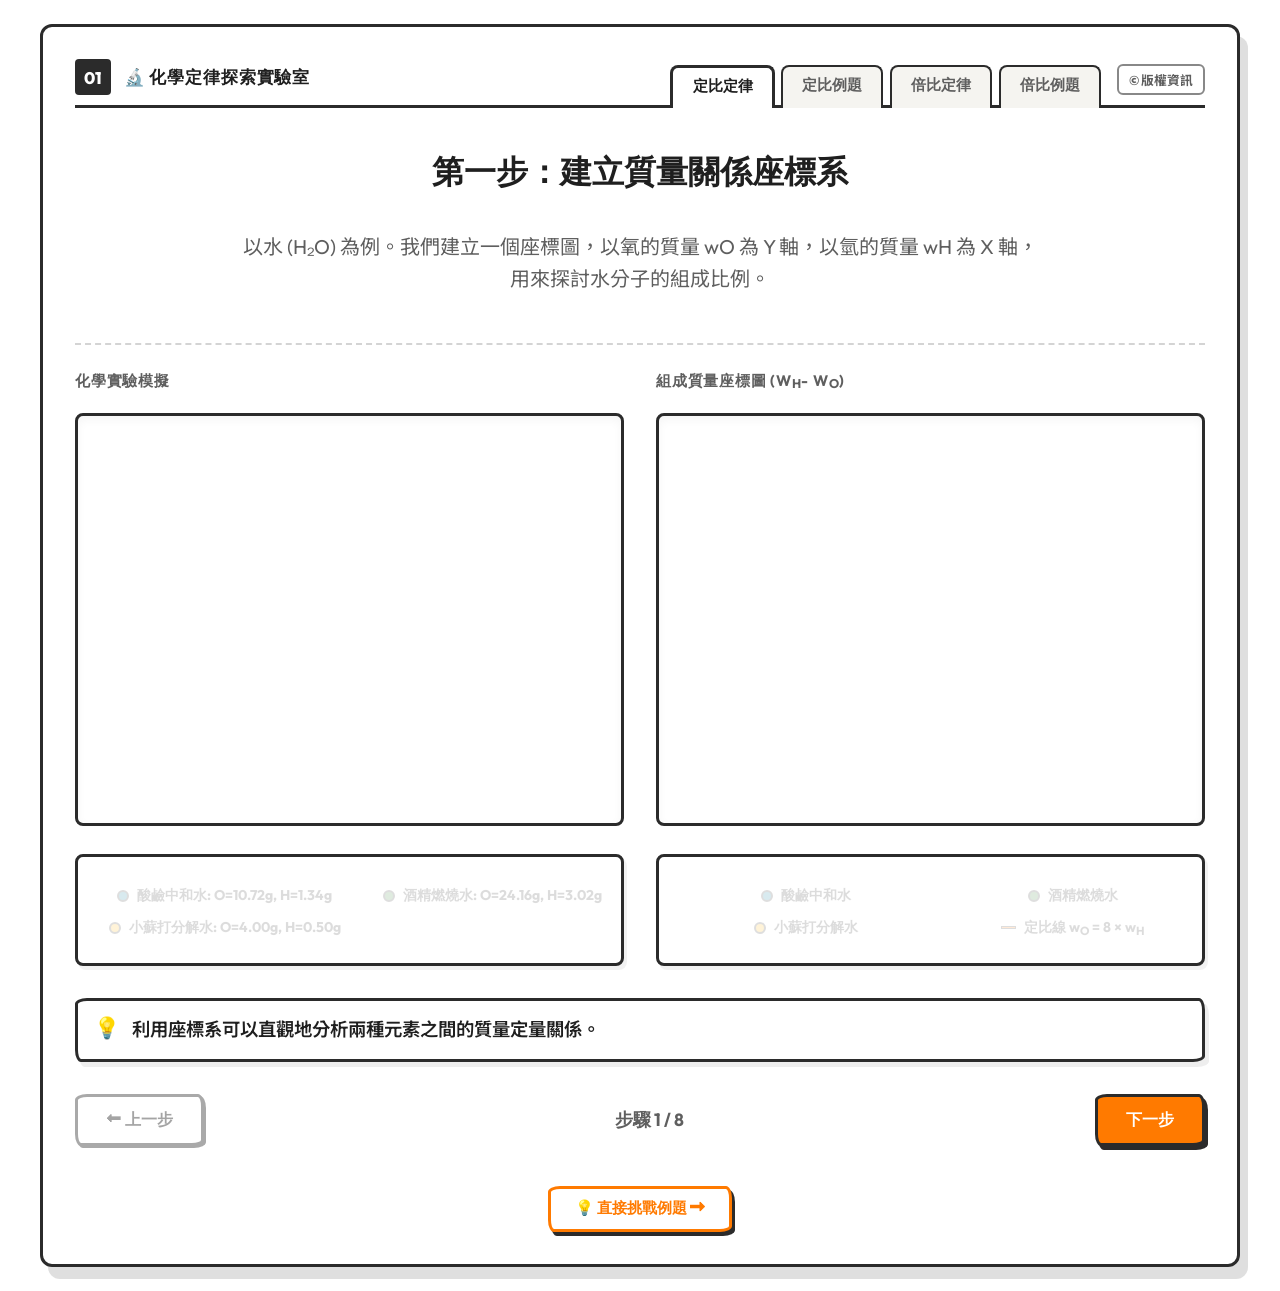
==== index.html @ 99cb2d6f "fix: prevent compact canvas footer overlap" ====
<!DOCTYPE html>
<html lang="zh-TW">
<head>
    <meta charset="UTF-8">
    <meta name="viewport" content="width=device-width, initial-scale=1.0">
    <title>定比定律探索學習</title>
    <!-- Google Fonts -->
    <link rel="preconnect" href="https://fonts.googleapis.com">
    <link rel="preconnect" href="https://fonts.gstatic.com" crossorigin>
    <link href="https://fonts.googleapis.com/css2?family=Noto+Sans+TC:wght@300;400;500;700&family=Outfit:wght@300;400;600;700&display=swap" rel="stylesheet">
    <link rel="stylesheet" href="style.css?v=20260716_03">
    <style>
        /* Force body to prevent horizontal scrollbars and ensure centering */
        body {
            overflow-x: hidden !important;
        }
        /* Force asymmetrical wobbly borders to be perfectly symmetric and centered */
        .app-container {
            border-radius: 12px !important;
            margin: 0 auto !important; /* Ensure perfectly symmetrical left/right background margins */
        }
        /* Lock description card height footprint to prevent vertical layout shifts */
        .info-card p {
            min-height: 120px !important;
            display: flex !important;
            align-items: center !important;
            justify-content: center !important;
        }
        /* Force panels to be mathematically symmetric and equal in width/height */
        .animation-container {
            display: grid !important;
            grid-template-columns: minmax(0, 1fr) minmax(0, 1fr) !important;
            gap: 2rem !important;
            align-items: stretch !important; /* Symmetrical heights */
        }
        @media (max-width: 820px) {
            .animation-container {
                grid-template-columns: 1fr !important;
                gap: 1.5rem !important;
            }
            .canvas-wrapper,
            .graph-legend-html {
                width: 100% !important;
                max-width: 560px !important;
                margin-left: auto !important;
                margin-right: auto !important;
            }
        }
        @media (min-width: 821px) and (max-width: 1180px) {
            .graph-legend-html {
                grid-template-columns: 1fr !important;
                justify-items: start !important;
            }
        }
        /* Align content columns vertically with pixel-perfect bottom alignment */
        .panel-box {
            display: grid !important;
            grid-template-rows: auto 1fr auto !important; /* Title, Canvas, and Legend rows */
            gap: 0.75rem !important;
            height: auto !important;
            min-width: 0 !important;
            min-height: 0 !important;
        }
        /* Prevent sub/sup tags from stretching the line-height of the panel labels */
        sub, sup {
            line-height: 0 !important;
            position: relative !important;
            vertical-align: baseline !important;
        }
        sub {
            bottom: -0.2em !important;
        }
        /* Lock panel-label heights to eliminate any sub-pixel misalignment from script subscripts */
        .panel-label {
            height: 24px !important;
            line-height: 24px !important;
            margin: 0 0 0.5rem 0 !important;
            padding: 0 !important;
            display: flex !important;
            align-items: center !important;
        }
        /* Ensure the canvas wrappers stretch exactly to their allocated grid heights */
        .canvas-wrapper {
            border-radius: 8px !important;
            height: auto !important;
            aspect-ratio: auto !important;
            box-sizing: border-box !important;
        }
        .canvas-wrapper canvas {
            width: 100% !important;
            height: auto !important;
        }
        .graph-legend-html {
            display: grid !important;
            grid-template-columns: 1fr 1fr !important;
            justify-items: center !important;
            gap: 0.8rem 1.0rem !important; /* Row & Col gap optimized to prevent overflow */
            min-height: 112px !important;       /* Symmetrical box height */
            height: auto !important;
            box-sizing: border-box !important;
            align-content: center !important;
            border-radius: 8px !important;
            font-size: 0.88rem !important;  /* Compact font size to avoid overflow */
        }
        /* Lock widths of legend items and align by indicators with left-padding for centering */
        .graph-legend-html .legend-item {
            width: auto !important;                 /* Micro-adjusted to fit safely inside the locked 50% grid width */
            max-width: 100% !important;
            box-sizing: border-box;
            justify-content: flex-start;  /* Align perfectly by indicators (dots & lines) */
            padding-left: 18px;           /* Indent indicators neatly */
            min-width: 0;
            white-space: normal !important;
        }
    </style>
</head>
<body>
    <div class="app-container">
        <!-- SOIL style page number and course header -->
        <div class="soil-header">
            <div style="display: flex; align-items: center; gap: 0.8rem; padding-bottom: 0.6rem;">
                <div class="soil-page-num" id="soil-page-num">01</div>
                <div class="soil-section-info">
                    <span class="soil-course-label" style="font-size: 1.05rem; color: #1f1f1f; font-weight: 800;">🔬 化學定律探索實驗室</span>
                </div>
            </div>
            <div style="display: flex; align-items: flex-end; gap: 1rem;">
                <div class="soil-tabs">
                    <a href="index.html" class="soil-tab-btn active">定比定律</a>
                    <a href="quiz.html?quiz=1&sub=1" class="soil-tab-btn">定比例題</a>
                    <a href="multiple_proportions.html" class="soil-tab-btn">倍比定律</a>
                    <a href="multiple_proportions_explain.html?from=tab" class="soil-tab-btn">倍比例題</a>
                </div>
                <button onclick="showCopyrightModal()" style="cursor: pointer; border: 2px solid #888888; color: #5f5f5f; background: none; padding: 4px 10px; font-size: 0.8rem; border-radius: 6px; margin-bottom: 0.6rem; font-weight: bold; font-family: inherit;">© 版權資訊</button>
            </div>
        </div>

        <!-- Explanatory Header Area -->
        <div class="info-card">
            <h1 id="step-title">第一步：建立質量關係座標系</h1>
            <p id="step-desc">以水 (H₂O) 為例。我們建立一個座標圖，以氧的質量 wO 為 Y 軸，以氫的質量 wH 為 X 軸，用來探討水分子的組成比例。</p>
        </div>

        <!-- Left/Right Panel Box -->
        <div class="animation-container">
            <!-- Left panel: flask animation -->
            <div class="panel-box left-panel">
                <div class="panel-label">化學實驗模擬</div>
                <div class="canvas-wrapper">
                    <canvas id="flaskCanvas"></canvas>
                </div>
                
                <!-- Bottom legends inside Left panel (controlled by JS class toggle) -->
                <div class="graph-legend-html">
                    <div class="legend-item" id="left-legend-item-1" style="white-space: nowrap;">
                        <span class="legend-dot" style="background-color: #007799;"></span>
                        <span>酸鹼中和水: O=10.72g, H=1.34g</span>
                    </div>
                    <div class="legend-item" id="left-legend-item-2" style="white-space: nowrap;">
                        <span class="legend-dot" style="background-color: #2e7d32;"></span>
                        <span>酒精燃燒水: O=24.16g, H=3.02g</span>
                    </div>
                    <div class="legend-item" id="left-legend-item-3" style="white-space: nowrap;">
                        <span class="legend-dot" style="background-color: #ffb300;"></span>
                        <span>小蘇打分解水: O=4.00g, H=0.50g</span>
                    </div>
                </div>
            </div>

            <!-- Right panel: coordinate graph -->
            <div class="panel-box right-panel">
                <div class="panel-label">組成質量座標圖 (w<sub>H</sub> - w<sub>O</sub>)</div>
                <div class="canvas-wrapper">
                    <canvas id="graphCanvas"></canvas>
                </div>
                
                <!-- Bottom legends inside Right panel (controlled by JS class toggle) -->
                <div class="graph-legend-html">
                    <div class="legend-item" id="legend-item-1">
                        <span class="legend-dot" style="background-color: #007799;"></span>
                        <span>酸鹼中和水</span>
                    </div>
                    <div class="legend-item" id="legend-item-2">
                        <span class="legend-dot" style="background-color: #2e7d32;"></span>
                        <span>酒精燃燒水</span>
                    </div>
                    <div class="legend-item" id="legend-item-3">
                        <span class="legend-dot" style="background-color: #ffb300;"></span>
                        <span>小蘇打分解水</span>
                    </div>
                    <div class="legend-item" id="legend-item-4">
                        <span class="legend-line"
                            style="background-color: #ff7a00; height: 3px; width: 15px; border-radius: 0;"></span>
                        <span>定比線 w<sub>O</sub> = 8 × w<sub>H</sub></span>
                    </div>
                </div>
            </div>
        </div>

        <!-- SOIL takeaway box -->
        <div class="soil-takeaway-box" id="soil-takeaway-box">
            <span class="takeaway-icon">💡</span>
            <span class="takeaway-text" id="takeaway-text">重點：利用座標系可以直觀地分析兩種元素之間的質量定量關係。</span>
        </div>

        <!-- Footer Navigation Controller -->
        <div class="nav-control-bar">
            <button class="nav-btn" id="btn-back" onclick="prevStep()">⬅ 上一步</button>
            <div class="step-indicator" id="step-indicator">步驟 1 / 8</div>
            <button class="nav-btn btn-primary" id="btn-next" onclick="nextStep()">下一步 ➡</button>
        </div>

        <!-- Jump to quiz button -->
        <div style="display: flex; justify-content: center; margin-top: 1rem; width: 100%;">
            <a href="quiz.html?quiz=1&sub=1" class="nav-btn" style="text-decoration: none; border-color: #ff7a00; color: #ff7a00; font-weight: bold; width: auto; font-size: 0.95rem; padding: 0.6rem 1.5rem; background: #ffffff;">💡 直接挑戰例題 ➡</a>
        </div>
    </div>

    <script src="canvas-responsive.js?v=20260718_01"></script>
    <script src="app.js?v=20260718_01"></script>

    <!-- 版權 Modal -->
    <div id="copyrightModal" style="display: none; position: fixed; top: 0; left: 0; width: 100%; height: 100%; background: rgba(0, 0, 0, 0.4); backdrop-filter: blur(4px); z-index: 9999; justify-content: center; align-items: center; padding: 1.5rem;">
        <div style="background: #ffffff; border: 3px solid #2b2b2b; border-radius: 16px; max-width: 550px; width: 100%; box-shadow: 6px 8px 0px rgba(43, 43, 43, 0.15); display: flex; flex-direction: column; overflow: hidden; font-family: 'Outfit', 'Noto Sans TC', sans-serif; animation: modalFadeIn 0.3s ease;">
            <!-- Modal Header -->
            <div style="background: #f9fafb; border-bottom: 2.5px solid #2b2b2b; padding: 1.2rem 1.5rem; display: flex; justify-content: space-between; align-items: center;">
                <strong style="font-size: 1.2rem; color: #1f1f1f; font-weight: bold;">版權與使用限制</strong>
                <button onclick="closeCopyrightModal()" style="background: none; border: none; font-size: 1.5rem; font-weight: bold; cursor: pointer; color: #5f5f5f; transition: color 0.2s;" onmouseover="this.style.color='#ef4444'" onmouseout="this.style.color='#5f5f5f'">&times;</button>
            </div>
            <!-- Modal Body -->
            <div style="padding: 1.5rem; max-height: 70vh; overflow-y: auto; line-height: 1.6; color: #374151; font-size: 0.95rem; text-align: left;">
                <h4 style="margin-top: 0; margin-bottom: 0.5rem; color: #1f1f1f; font-weight: bold;">關於本工具</h4>
                <p style="margin-bottom: 0.8rem; color: #5f5f5f;"><strong>化學基本定律虛擬實驗室 (Chemical Laws Virtual Lab)</strong> 由 <strong>超狂阿明 <img src="assets/logo.png" alt="logo" style="height: 20px; vertical-align: middle; margin-left: 3px; margin-right: 3px;">(CrazyRM)</strong> 開發與維護。</p>
                <p style="margin-bottom: 1.2rem; color: #5f5f5f;">🚀 <strong>更多互動模擬</strong>：歡迎探索超狂阿明開發的其他化學、理科科學互動模擬實驗室與專案。直通網址：<a href="https://bit.ly/crazyrm" target="_blank" style="color: #0284c7; text-decoration: none; font-weight: 500;">bit.ly/crazyrm</a></p>
                
                <h4 style="margin-bottom: 0.5rem; color: #1f1f1f; font-weight: bold;">版權與使用限制</h4>
                <p style="margin-bottom: 1rem; color: #5f5f5f;">© 2026 超狂阿明 <img src="assets/logo.png" alt="logo" style="height: 16px; vertical-align: middle; margin-left: 2px; margin-right: 2px;"> (CrazyRM)。本應用程式、介面設計、程式邏輯、教學內容與產出格式，除另有明確標示外，均保留所有權利。</p>
                <p style="margin-bottom: 1.2rem; color: #5f5f5f;">本工具提供教學、展示、研究與個人學習用途。未經作者書面同意，請勿重製、散布、改作、反向工程、移除作者資訊，或將本工具及其衍生內容用於商業服務、收費課程、出版品、機構部署或其他營利用途。</p>
                <p style="margin-bottom: 1.2rem; color: #5f5f5f;">若需商業授權、客製化開發、校園或機構導入，請先聯絡作者取得授權。</p>
                
                <h4 style="margin-bottom: 0.5rem; color: #1f1f1f; font-weight: bold;">聯絡與支持</h4>
                <ul style="list-style: none; padding-left: 0; margin-bottom: 0; color: #5f5f5f;">
                    <li style="margin-bottom: 0.4rem;">💬 <strong>Line 社群</strong>：<a href="https://bit.ly/crazyrmline" target="_blank" style="color: #0284c7; text-decoration: none; font-weight: 500;">https://bit.ly/crazyrmline</a></li>
                    <li style="margin-bottom: 0.4rem;">☕ <strong>Portaly 支持作者</strong>：<a href="https://portaly.cc/CrazyRM/support" target="_blank" style="color: #0284c7; text-decoration: none; font-weight: 500;">https://portaly.cc/CrazyRM/support</a></li>
                    <li style="margin-bottom: 0.4rem;">✉️ <strong>Email</strong>：<a href="mailto:crazyrm01@gmail.com" style="color: #0284c7; text-decoration: none; font-weight: 500;">crazyrm01@gmail.com</a></li>
                </ul>
            </div>
            <!-- Modal Footer -->
            <div style="background: #f9fafb; border-top: 1.5px dashed rgba(43,43,43,0.15); padding: 1rem 1.5rem; display: flex; justify-content: flex-end;">
                <button onclick="closeCopyrightModal()" style="background: #ffffff; border: 2px solid #2b2b2b; border-radius: 8px; padding: 0.5rem 1.2rem; font-family: inherit; font-weight: bold; cursor: pointer; transition: all 0.2s; box-shadow: 2px 2px 0px #2b2b2b;" onmouseover="this.style.transform='translate(-1px, -1px)'; this.style.boxShadow='3px 3px 0px #2b2b2b'" onmouseout="this.style.transform='none'; this.style.boxShadow='2px 2px 0px #2b2b2b'">關閉</button>
            </div>
        </div>
    </div>

    <style>
    @keyframes modalFadeIn {
        from { opacity: 0; transform: scale(0.95); }
        to { opacity: 1; transform: scale(1); }
    }
    </style>

    <script>
    function showCopyrightModal() {
        document.getElementById('copyrightModal').style.display = 'flex';
    }
    function closeCopyrightModal() {
        document.getElementById('copyrightModal').style.display = 'none';
    }
    // 點擊背景可關閉
    window.addEventListener('click', function(e) {
        const modal = document.getElementById('copyrightModal');
        if (modal && e.target === modal) {
            closeCopyrightModal();
        }
    });
    </script>
</body>
</html>
---- style.css ----
/* Theme Config - Light theme, EB Garamond serif font for math */
:root {
    --bg-color: #ffffff;         /* White */
    --panel-bg: rgba(255, 255, 255, 0.85);
    --border-color: #2b2b2b;     /* Charcoal gray */
    --text-primary: #1f1f1f;
    --text-secondary: #5f5f5f;
    
    --color-orange: #ff7a00;
    --color-gray-light: #cccccc;
    --color-gray-medium: #888888;
    --color-gray-dark: #444444;
    
    --font-heading: 'Outfit', sans-serif;
    --font-math: 'Outfit', 'Noto Sans TC', sans-serif;
    --font-ui: 'Outfit', 'Noto Sans TC', sans-serif;
}

* {
    box-sizing: border-box;
    margin: 0;
    padding: 0;
}

body {
    background-color: var(--bg-color);
    color: var(--text-primary);
    font-family: var(--font-ui);
    min-height: 100vh;
    display: flex;
    justify-content: center;
    align-items: flex-start;
    padding: 1.5rem;
}

/* Main Outer Container */
.app-container {
    width: 100%;
    max-width: 1200px;
    margin: 0 auto;
    background: var(--panel-bg);
    /* Hand-drawn sketchy border effect */
    border: 3px solid var(--border-color);
    border-radius: 255px 15px 225px 15px/15px 225px 15px 255px;
    box-shadow: 8px 12px 0px rgba(43, 43, 43, 0.15);
    padding: 2rem;
    display: flex;
    flex-direction: column;
    gap: 1.5rem;
}

/* Info & Script Cards */
.info-card {
    text-align: center;
    border-bottom: 2px dashed rgba(43, 43, 43, 0.2);
    padding-bottom: 1.25rem;
}

.info-card h1 {
    font-family: var(--font-heading);
    font-size: 2rem;
    font-weight: 800;
    color: var(--text-primary);
    margin-bottom: 0.5rem;
}

.info-card p {
    font-family: var(--font-math);
    font-size: 1.25rem;
    color: var(--text-secondary);
    line-height: 1.6;
    max-width: 800px;
    margin: 0 auto;
    min-height: 50px; /* Prevent layout shift during text changes */
}

/* Mass values display board */
.mass-board {
    display: flex;
    justify-content: center;
    flex-wrap: wrap;
    gap: 1.5rem;
    margin-top: 1rem;
    font-family: var(--font-math);
    font-size: 1.1rem;
    font-weight: 600;
    transition: opacity 0.5s ease;
}

.mass-item {
    border: 2px solid var(--border-color);
    border-radius: 12px 4px 10px 4px/4px 10px 4px 12px;
    padding: 0.4rem 0.8rem;
    background: #ffffff;
}

.text-coral { color: var(--text-primary); border-color: var(--color-gray-light); }
.text-teal { color: var(--text-primary); border-color: var(--color-gray-medium); }
.text-gold { color: var(--text-primary); border-color: var(--color-gray-dark); }

.mass-item.active {
    color: var(--color-orange) !important;
    border-color: var(--color-orange) !important;
    box-shadow: 0px 0px 8px rgba(255, 122, 0, 0.25);
}

/* Animation panels layout */
.animation-container {
    display: grid;
    grid-template-columns: 1fr 1fr;
    gap: 2rem;
}

@media (max-width: 1024px) {
    .animation-container {
        grid-template-columns: 1fr;
    }
}

.panel-box {
    display: flex;
    flex-direction: column;
    gap: 0.75rem;
    min-width: 0;
    min-height: 0;
}

.panel-label {
    font-family: var(--font-heading);
    font-size: 0.95rem;
    font-weight: 700;
    color: var(--text-secondary);
    text-transform: uppercase;
    letter-spacing: 0.05em;
}

.canvas-wrapper {
    width: 100%;
    aspect-ratio: 4 / 3;
    border: 3px solid var(--border-color);
    border-radius: 20px 10px 25px 8px/8px 25px 10px 20px;
    overflow: hidden;
    background: #ffffff;
    box-shadow: inset 0px 4px 10px rgba(0, 0, 0, 0.04);
}

.graph-legend-html {
    display: grid;
    grid-template-columns: 1fr 1fr;
    justify-items: center;
    gap: 0.8rem 1rem;
    margin-top: 1rem;
    padding: 0.75rem;
    border: 3px solid var(--border-color);
    border-radius: 12px 6px 12px 6px/6px 12px 6px 12px;
    background: #ffffff;
    font-family: var(--font-heading);
    font-size: 0.95rem;
    font-weight: 700;
    box-shadow: 3px 4px 0px rgba(0, 0, 0, 0.05);
    min-height: 112px;
}

.legend-item {
    display: flex;
    align-items: center;
    gap: 0.5rem;
    opacity: 0.15;
    transition: opacity 0.4s cubic-bezier(0.16, 1, 0.3, 1), transform 0.4s cubic-bezier(0.16, 1, 0.3, 1);
    transform: translateY(2px);
}

.legend-item.visible {
    opacity: 1;
    transform: translateY(0);
}

.legend-dot {
    display: inline-block;
    width: 12px;
    height: 12px;
    border-radius: 50%;
    border: 2px solid var(--border-color);
    flex-shrink: 0;
}

.legend-line {
    display: inline-block;
    width: 22px;
    height: 5px;
    border-radius: 2px;
    border: 1.5px solid var(--border-color);
    flex-shrink: 0;
}

canvas {
    max-width: 100%;
    max-height: 100%;
    display: block;
}

/* Nav controller buttons */
.nav-control-bar {
    display: flex;
    justify-content: space-between;
    align-items: center;
    margin-top: 0.5rem;
}

.nav-btn {
    display: inline-flex;
    align-items: center;
    justify-content: center;
    background: #ffffff;
    border: 3px solid var(--border-color);
    border-radius: 12px 6px 12px 6px/6px 12px 6px 12px;
    padding: 0.75rem 1.75rem;
    font-family: var(--font-heading);
    font-size: 1rem;
    font-weight: 700;
    color: var(--text-primary);
    cursor: pointer;
    box-shadow: 3px 4px 0px var(--border-color);
    transition: all 0.2s ease;
}

.nav-btn:hover {
    transform: translate(-1px, -2px);
    box-shadow: 4px 6px 0px var(--border-color);
}

.nav-btn:active {
    transform: translate(2px, 2px);
    box-shadow: 0px 0px 0px var(--border-color);
}

.nav-btn:disabled {
    opacity: 0.4;
    cursor: not-allowed;
    transform: none;
    box-shadow: 2px 2px 0px var(--border-color);
}

}

.nav-btn.highlight-btn {
    background: #ff7a00 !important;
    color: #ffffff !important;
    border-color: #2b2b2b !important;
    box-shadow: 3px 4px 0px #2b2b2b !important;
    animation: buttonWiggle 2.5s infinite ease-in-out;
}

.nav-btn.highlight-btn:hover {
    background: #e66e00 !important;
    transform: translate(-1px, -2px) !important;
    box-shadow: 4px 6px 0px #2b2b2b !important;
    animation: none !important;
}

@keyframes buttonWiggle {
    0%, 90%, 100% {
        transform: rotate(0deg) scale(1);
    }
    92% {
        transform: rotate(-3deg) scale(1.02);
    }
    94% {
        transform: rotate(3deg) scale(1.02);
    }
    96% {
        transform: rotate(-2deg) scale(1.02);
    }
    98% {
        transform: rotate(2deg) scale(1.02);
    }
}

.btn-primary {
    background: var(--color-orange);
    color: #ffffff;
    border-color: var(--border-color);
    box-shadow: 3px 4px 0px var(--border-color);
}

.btn-primary:hover {
    background: #e06c00;
    box-shadow: 4px 6px 0px var(--border-color);
}

.step-indicator {
    font-family: var(--font-heading);
    font-weight: 700;
    font-size: 1.1rem;
    color: var(--text-secondary);
}

/* Animation utilities */
.hidden {
    opacity: 0;
    pointer-events: none;
}

/* SOIL Layout Styles */
.soil-header {
    display: flex;
    align-items: flex-end; /* 底部對齊以與 tab 咬合 */
    justify-content: space-between;
    width: 100%;
    border-bottom: 3px solid var(--border-color);
    padding-bottom: 0px;
    margin-bottom: 1.2rem;
    align-self: stretch;
}

/* SOIL Tabs & Tab Buttons */
.soil-tabs {
    display: flex;
    gap: 0.4rem;
    position: relative;
    bottom: -3px; /* 貼齊底部線 */
    z-index: 5;
}

.soil-tab-btn {
    text-decoration: none !important;
    font-family: var(--font-heading);
    font-weight: 700;
    font-size: 0.95rem;
    padding: 0.5rem 1.2rem;
    border: 2px solid var(--border-color);
    border-bottom: none;
    background: #f5f4f0;
    color: var(--text-secondary);
    border-radius: 8px 8px 0 0;
    transition: all 0.15s ease;
    cursor: pointer;
    white-space: nowrap;
}

.soil-tab-btn:hover {
    background: #ffffff !important;
    color: var(--text-primary) !important;
    text-decoration: none !important;
}

.soil-tab-btn.active {
    background: #ffffff !important;
    color: var(--text-primary) !important;
    text-decoration: none !important;
    border-width: 3px;
    border-color: var(--border-color);
    padding-bottom: calc(0.5rem + 3px); /* 覆蓋下方的邊框線 */
    z-index: 10;
}

.soil-page-num {
    background-color: var(--border-color);
    color: #ffffff;
    font-family: var(--font-heading);
    font-size: 1.05rem; /* 微調字型大小，讓中文不擁擠 */
    font-weight: 800;
    min-width: 2.25rem; /* 改為 min-width 自適應 */
    height: 2.25rem;
    padding: 0 0.5rem; /* 加 padding，兩字中文時向兩邊拉伸 */
    display: flex;
    align-items: center;
    justify-content: center;
    border-radius: 4px;
    white-space: nowrap; /* 防止折行 */
}

.soil-section-info {
    display: flex;
    flex-direction: column;
    gap: 0.1rem;
}

.soil-course-label {
    font-family: var(--font-heading);
    font-size: 0.9rem;
    font-weight: 700;
    color: var(--text-secondary);
    letter-spacing: 0.05em;
}

.soil-orange-line {
    width: 2.5rem;
    height: 3px;
    background-color: var(--color-orange);
    border-radius: 2px;
}

.soil-takeaway-box {
    display: flex;
    align-items: flex-start;
    gap: 0.75rem;
    border: 3px solid var(--border-color);
    border-radius: 12px 6px 12px 6px/6px 12px 6px 12px;
    padding: 1rem;
    background: #ffffff;
    font-family: var(--font-math);
    font-size: 1.15rem;
    font-weight: 600;
    color: var(--text-primary);
    box-shadow: 4px 5px 0px rgba(43, 43, 43, 0.08);
    transition: all 0.3s ease;
    margin-top: 0.5rem;
}

.takeaway-icon {
    font-size: 1.3rem;
    line-height: 1;
}

.takeaway-text {
    line-height: 1.4;
}

/* Page Navigation Link */
.nav-page-link {
    margin-left: auto;
    font-family: var(--font-heading);
    font-size: 0.95rem;
    font-weight: 700;
    color: var(--color-orange);
    text-decoration: none;
    border: 2px solid var(--border-color);
    padding: 0.4rem 0.8rem;
    border-radius: 8px;
    background: #ffffff;
    box-shadow: 2px 2px 0px rgba(0, 0, 0, 0.15);
    transition: all 0.2s ease;
}
.nav-page-link:hover {
    background: var(--bg-color);
    transform: translate(-1px, -1px);
    box-shadow: 3px 3px 0px rgba(0, 0, 0, 0.15);
}

@media (max-width: 1024px) {
    .panel-box {
        height: auto !important;
    }
    
    /* 頁面 Header RWD 自動調整，避免與右側按鈕擠壓 */
    .soil-header {
        flex-direction: column;
        align-items: flex-start;
        gap: 0.8rem;
        width: 100%;
    }
    
    .soil-header > div:last-child {
        margin-left: 0 !important;
        width: 100%;
        flex-wrap: wrap; /* 窄螢幕下自動換行 */
        justify-content: flex-start;
        gap: 0.5rem;
    }

    .nav-page-link, .soil-header button {
        margin-left: 0 !important;
    }
}

@media (max-width: 480px) {
    body {
        padding: 0.5rem; /* 減少 body padding，擴展可用空間 */
    }
    
    .app-container {
        padding: 1rem; /* 減小容器 padding，防止手機超模 */
        border-radius: 12px;
        gap: 1rem;
    }

    .info-card h1 {
        font-size: 1.5rem; /* 手機端標題微調小 */
    }
    
    .info-card p {
        font-size: 1.05rem;
    }
    
    .nav-btn {
        padding: 0.6rem 1.2rem;
        font-size: 0.9rem;
    }
}
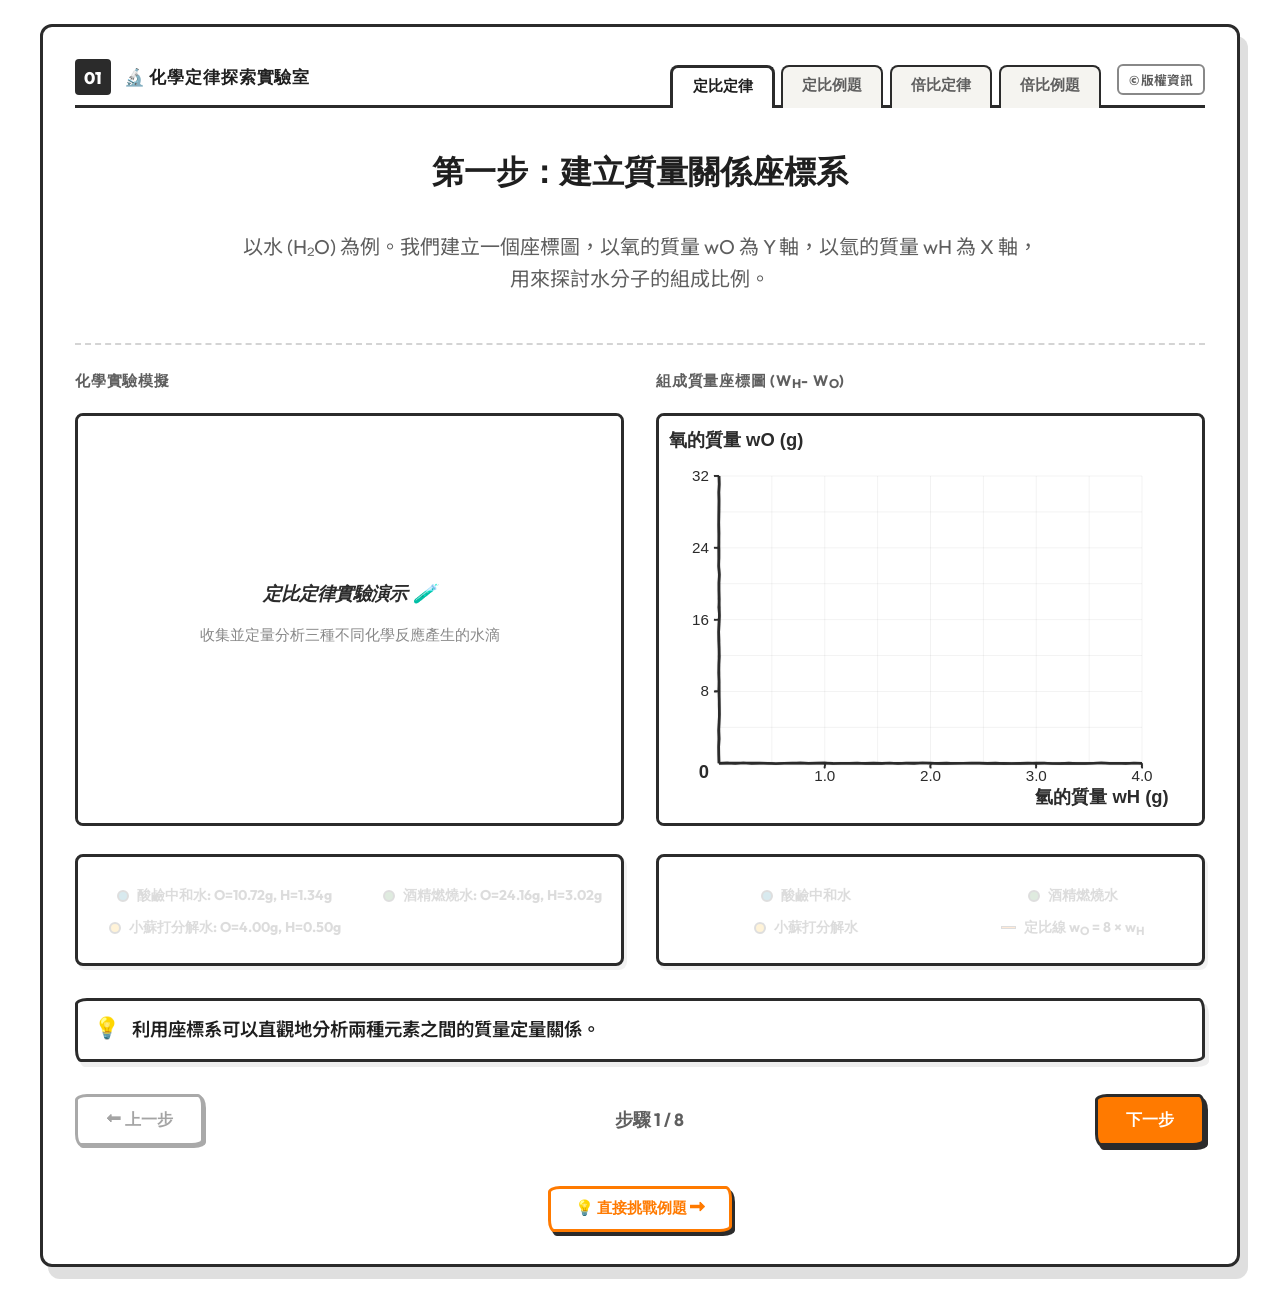
==== commit cc2b485d: "fix: contain mobile navigation tabs" ====
--- a/index.html
+++ b/index.html
@@ -8,7 +8,7 @@
     <link rel="preconnect" href="https://fonts.googleapis.com">
     <link rel="preconnect" href="https://fonts.gstatic.com" crossorigin>
     <link href="https://fonts.googleapis.com/css2?family=Noto+Sans+TC:wght@300;400;500;700&family=Outfit:wght@300;400;600;700&display=swap" rel="stylesheet">
-    <link rel="stylesheet" href="style.css?v=20260716_03">
+    <link rel="stylesheet" href="style.css?v=20260718_02">
     <style>
         /* Force body to prevent horizontal scrollbars and ensure centering */
         body {
--- a/style.css
+++ b/style.css
@@ -475,6 +475,37 @@
         gap: 1rem;
     }
 
+    .soil-header > div:last-child {
+        display: grid !important;
+        grid-template-columns: minmax(0, 1fr);
+        width: 100%;
+    }
+
+    .soil-tabs {
+        display: grid;
+        grid-template-columns: repeat(2, minmax(0, 1fr));
+        width: 100%;
+        bottom: 0;
+    }
+
+    .soil-tab-btn {
+        min-width: 0;
+        padding: 0.55rem 0.5rem;
+        border-bottom: 2px solid var(--border-color);
+        border-radius: 8px;
+        text-align: center;
+    }
+
+    .soil-tab-btn.active {
+        padding: 0.55rem 0.5rem;
+        border-bottom: 3px solid var(--border-color);
+    }
+
+    .soil-header button {
+        justify-self: start;
+        margin-bottom: 0 !important;
+    }
+
     .info-card h1 {
         font-size: 1.5rem; /* 手機端標題微調小 */
     }
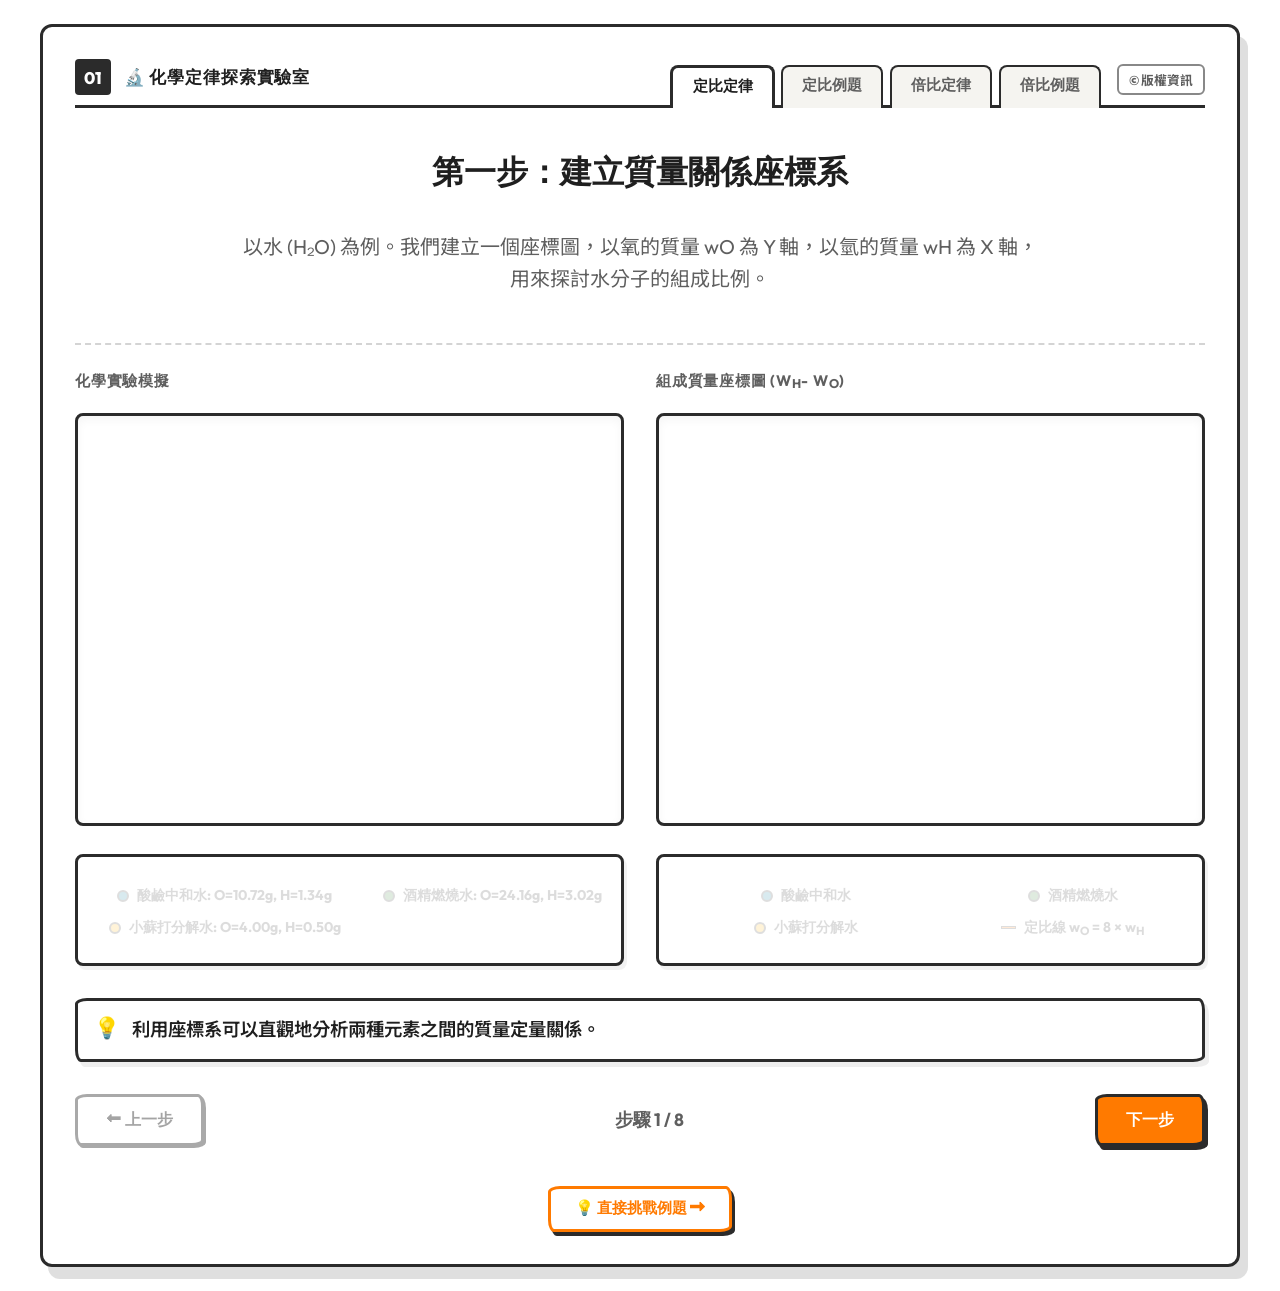
==== commit ea7765cd: "fix: separate compact canvas footer content" ====
--- a/index.html
+++ b/index.html
@@ -217,7 +217,7 @@
     </div>
 
     <script src="canvas-responsive.js?v=20260718_01"></script>
-    <script src="app.js?v=20260718_01"></script>
+    <script src="app.js?v=20260718_02"></script>
 
     <!-- 版權 Modal -->
     <div id="copyrightModal" style="display: none; position: fixed; top: 0; left: 0; width: 100%; height: 100%; background: rgba(0, 0, 0, 0.4); backdrop-filter: blur(4px); z-index: 9999; justify-content: center; align-items: center; padding: 1.5rem;">
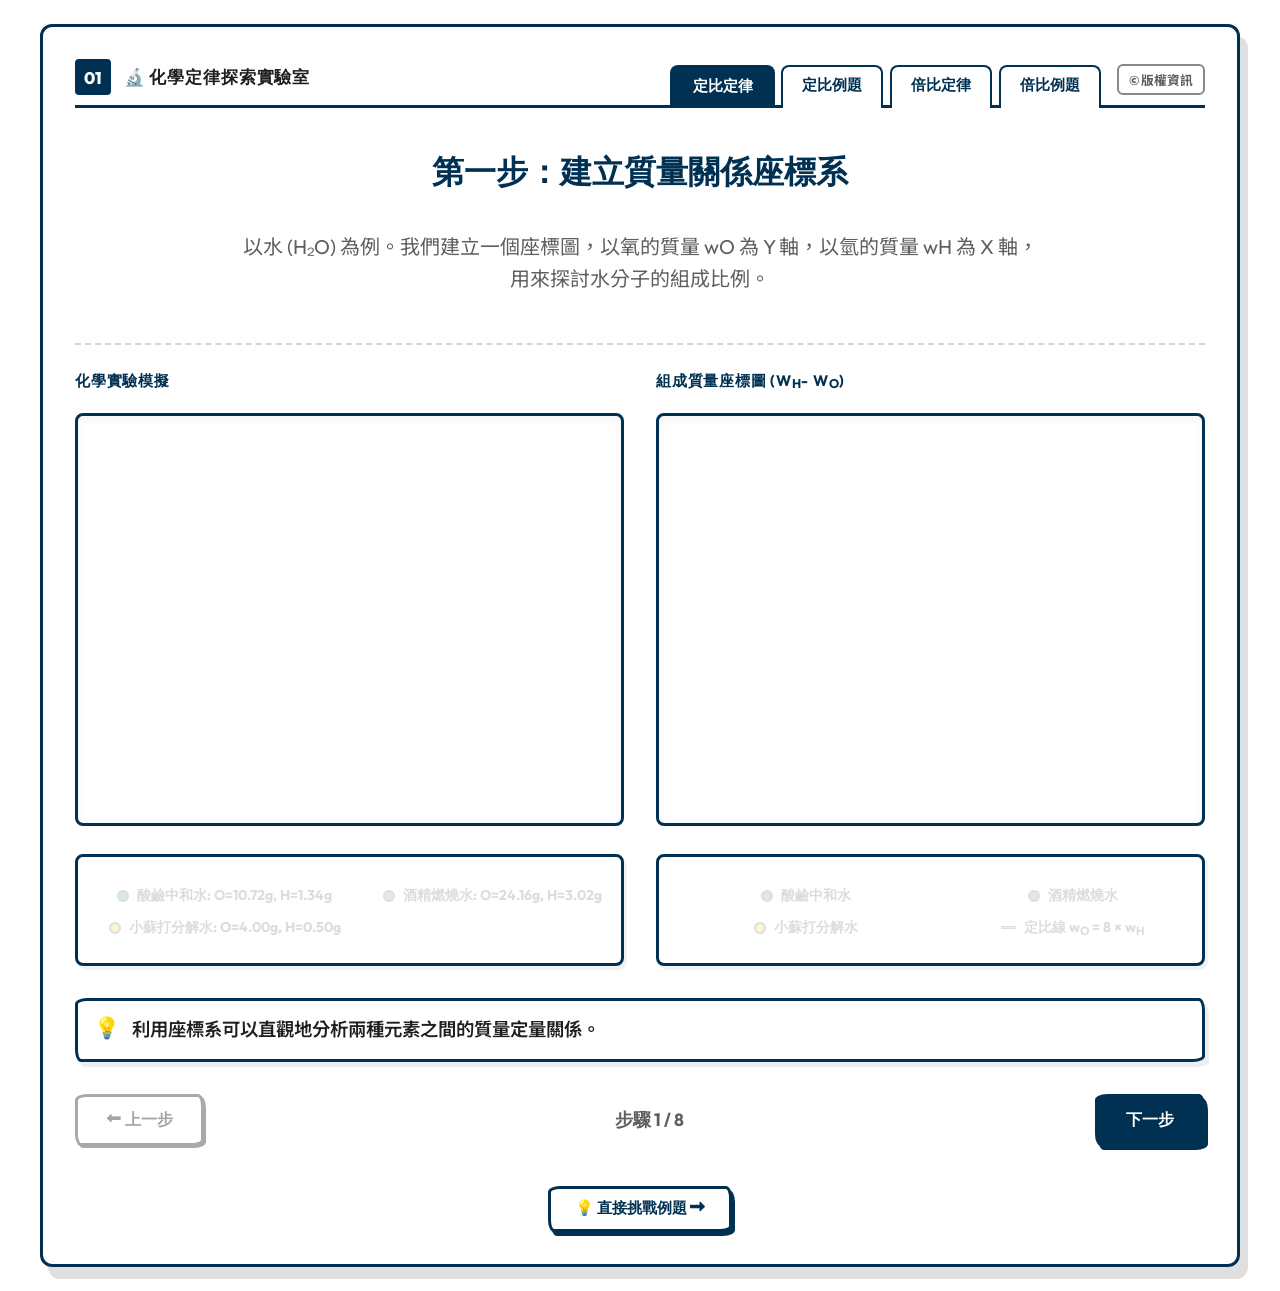
==== commit 49bdd70e: "feat: apply Prussian blue to interface controls" ====
--- a/index.html
+++ b/index.html
@@ -212,7 +212,7 @@
 
         <!-- Jump to quiz button -->
         <div style="display: flex; justify-content: center; margin-top: 1rem; width: 100%;">
-            <a href="quiz.html?quiz=1&sub=1" class="nav-btn" style="text-decoration: none; border-color: #ff7a00; color: #ff7a00; font-weight: bold; width: auto; font-size: 0.95rem; padding: 0.6rem 1.5rem; background: #ffffff;">💡 直接挑戰例題 ➡</a>
+            <a href="quiz.html?quiz=1&sub=1" class="nav-btn" style="text-decoration: none; border-color: var(--theme-primary); color: var(--theme-primary); font-weight: bold; width: auto; font-size: 0.95rem; padding: 0.6rem 1.5rem; background: #ffffff;">💡 直接挑戰例題 ➡</a>
         </div>
     </div>
 
--- a/style.css
+++ b/style.css
@@ -1,16 +1,22 @@
 /* Theme Config - Light theme, EB Garamond serif font for math */
 :root {
-    --bg-color: #ffffff;         /* White */
+    --theme-primary: #003153;
+    --theme-primary-hover: #174a6b;
+    --theme-primary-soft: #eaf1f5;
+    --theme-on-primary: #ffffff;
+
+    --bg-color: #ffffff;
     --panel-bg: rgba(255, 255, 255, 0.85);
-    --border-color: #2b2b2b;     /* Charcoal gray */
+    --border-color: var(--theme-primary);
+    --border-neutral: #2b2b2b;
     --text-primary: #1f1f1f;
     --text-secondary: #5f5f5f;
-    
+
     --color-orange: #ff7a00;
     --color-gray-light: #cccccc;
     --color-gray-medium: #888888;
     --color-gray-dark: #444444;
-    
+
     --font-heading: 'Outfit', sans-serif;
     --font-math: 'Outfit', 'Noto Sans TC', sans-serif;
     --font-ui: 'Outfit', 'Noto Sans TC', sans-serif;
@@ -60,7 +66,7 @@
     font-family: var(--font-heading);
     font-size: 2rem;
     font-weight: 800;
-    color: var(--text-primary);
+    color: var(--theme-primary, #003153);
     margin-bottom: 0.5rem;
 }
 
@@ -99,9 +105,9 @@
 .text-gold { color: var(--text-primary); border-color: var(--color-gray-dark); }
 
 .mass-item.active {
-    color: var(--color-orange) !important;
-    border-color: var(--color-orange) !important;
-    box-shadow: 0px 0px 8px rgba(255, 122, 0, 0.25);
+    color: var(--theme-primary, #003153) !important;
+    border-color: var(--theme-primary, #003153) !important;
+    box-shadow: 0 0 8px rgba(0, 49, 83, 0.25);
 }
 
 /* Animation panels layout */
@@ -129,7 +135,7 @@
     font-family: var(--font-heading);
     font-size: 0.95rem;
     font-weight: 700;
-    color: var(--text-secondary);
+    color: var(--theme-primary, #003153);
     text-transform: uppercase;
     letter-spacing: 0.05em;
 }
@@ -180,7 +186,7 @@
     width: 12px;
     height: 12px;
     border-radius: 50%;
-    border: 2px solid var(--border-color);
+    border: 2px solid var(--border-neutral, #2b2b2b);
     flex-shrink: 0;
 }
 
@@ -189,7 +195,7 @@
     width: 22px;
     height: 5px;
     border-radius: 2px;
-    border: 1.5px solid var(--border-color);
+    border: 1.5px solid var(--border-neutral, #2b2b2b);
     flex-shrink: 0;
 }
 
@@ -238,21 +244,22 @@
     opacity: 0.4;
     cursor: not-allowed;
     transform: none;
-    box-shadow: 2px 2px 0px var(--border-color);
+    border-color: var(--border-neutral, #2b2b2b);
+    box-shadow: 2px 2px 0px var(--border-neutral, #2b2b2b);
 }
 
 }
 
 .nav-btn.highlight-btn {
-    background: #ff7a00 !important;
-    color: #ffffff !important;
+    background: var(--theme-primary, #003153) !important;
+    color: var(--theme-on-primary, #ffffff) !important;
     border-color: #2b2b2b !important;
     box-shadow: 3px 4px 0px #2b2b2b !important;
     animation: buttonWiggle 2.5s infinite ease-in-out;
 }
 
 .nav-btn.highlight-btn:hover {
-    background: #e66e00 !important;
+    background: var(--theme-primary-hover, #174a6b) !important;
     transform: translate(-1px, -2px) !important;
     box-shadow: 4px 6px 0px #2b2b2b !important;
     animation: none !important;
@@ -277,14 +284,14 @@
 }
 
 .btn-primary {
-    background: var(--color-orange);
-    color: #ffffff;
+    background: var(--theme-primary, #003153) !important;
+    color: var(--theme-on-primary, #ffffff) !important;
     border-color: var(--border-color);
     box-shadow: 3px 4px 0px var(--border-color);
 }
 
 .btn-primary:hover {
-    background: #e06c00;
+    background: var(--theme-primary-hover, #174a6b) !important;
     box-shadow: 4px 6px 0px var(--border-color);
 }
 
@@ -328,10 +335,10 @@
     font-weight: 700;
     font-size: 0.95rem;
     padding: 0.5rem 1.2rem;
-    border: 2px solid var(--border-color);
+    border: 2px solid var(--theme-primary, #003153);
     border-bottom: none;
-    background: #f5f4f0;
-    color: var(--text-secondary);
+    background: #ffffff;
+    color: var(--theme-primary, #003153);
     border-radius: 8px 8px 0 0;
     transition: all 0.15s ease;
     cursor: pointer;
@@ -339,23 +346,23 @@
 }
 
 .soil-tab-btn:hover {
-    background: #ffffff !important;
-    color: var(--text-primary) !important;
+    background: var(--theme-primary-soft, #eaf1f5) !important;
+    color: var(--theme-primary, #003153) !important;
     text-decoration: none !important;
 }
 
 .soil-tab-btn.active {
-    background: #ffffff !important;
-    color: var(--text-primary) !important;
+    background: var(--theme-primary, #003153) !important;
+    color: var(--theme-on-primary, #ffffff) !important;
     text-decoration: none !important;
     border-width: 3px;
-    border-color: var(--border-color);
+    border-color: var(--theme-primary, #003153);
     padding-bottom: calc(0.5rem + 3px); /* 覆蓋下方的邊框線 */
     z-index: 10;
 }
 
 .soil-page-num {
-    background-color: var(--border-color);
+    background-color: var(--theme-primary, #003153);
     color: #ffffff;
     font-family: var(--font-heading);
     font-size: 1.05rem; /* 微調字型大小，讓中文不擁擠 */
@@ -387,7 +394,7 @@
 .soil-orange-line {
     width: 2.5rem;
     height: 3px;
-    background-color: var(--color-orange);
+    background-color: var(--theme-primary, #003153);
     border-radius: 2px;
 }
 
@@ -423,9 +430,9 @@
     font-family: var(--font-heading);
     font-size: 0.95rem;
     font-weight: 700;
-    color: var(--color-orange);
+    color: var(--theme-primary, #003153);
     text-decoration: none;
-    border: 2px solid var(--border-color);
+    border: 2px solid var(--theme-primary, #003153);
     padding: 0.4rem 0.8rem;
     border-radius: 8px;
     background: #ffffff;
@@ -433,7 +440,7 @@
     transition: all 0.2s ease;
 }
 .nav-page-link:hover {
-    background: var(--bg-color);
+    background: var(--theme-primary-soft, #eaf1f5);
     transform: translate(-1px, -1px);
     box-shadow: 3px 3px 0px rgba(0, 0, 0, 0.15);
 }
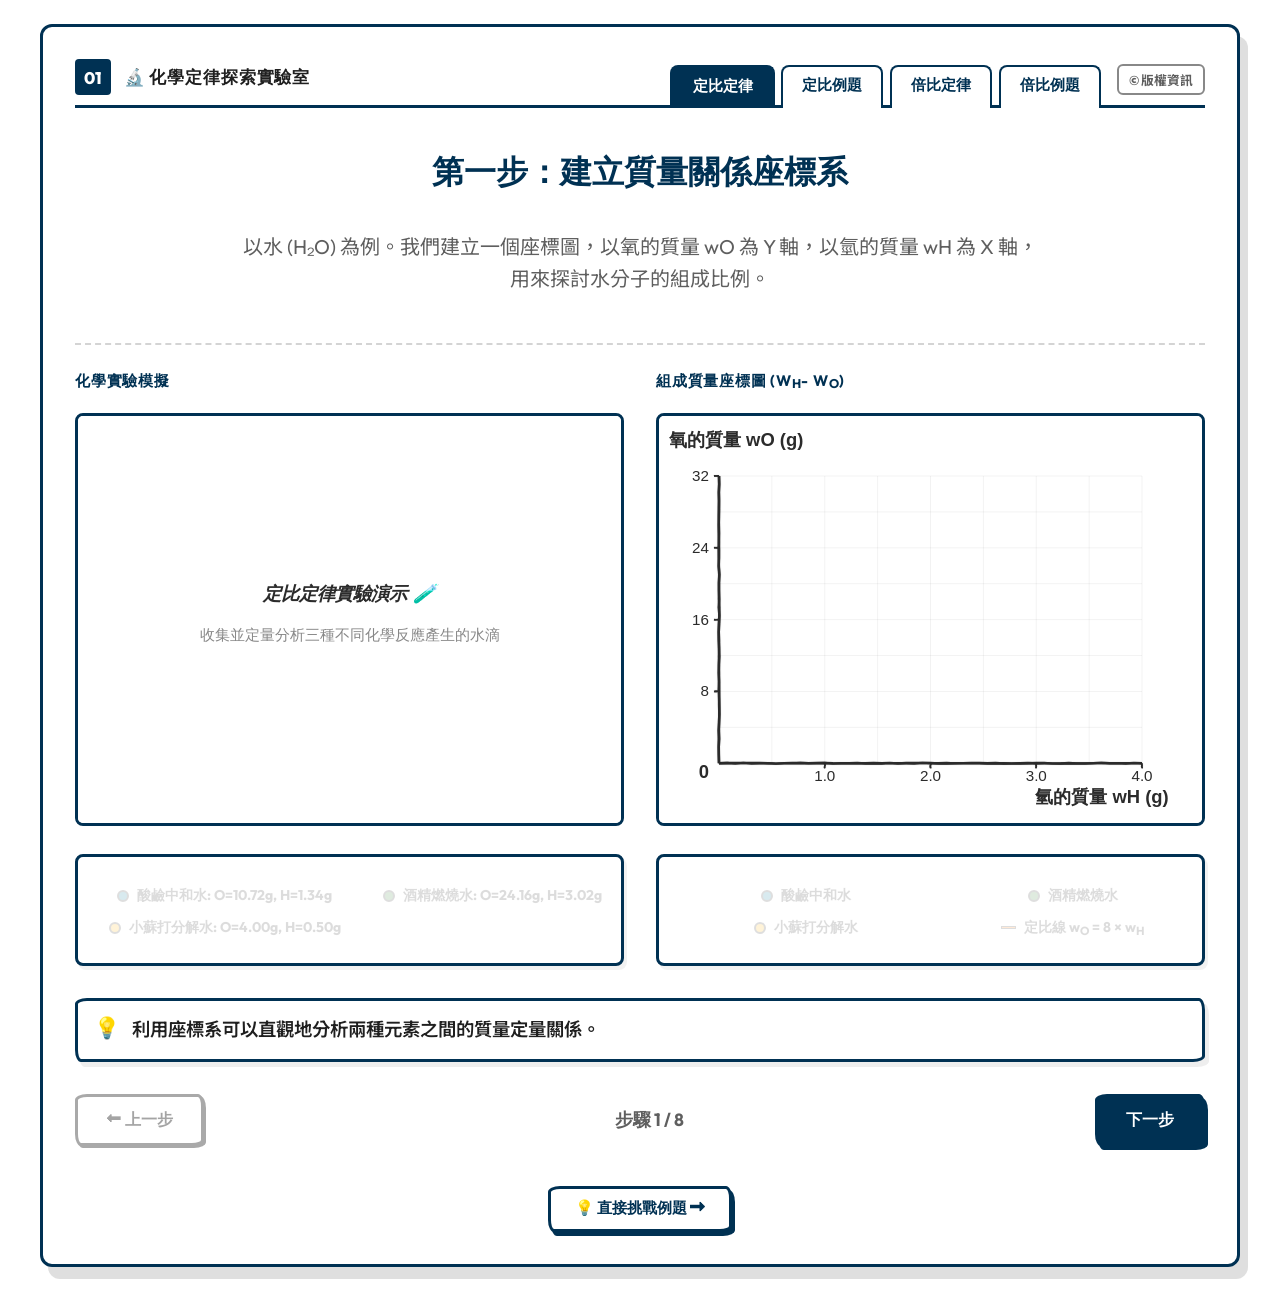
==== commit f4dd2119: "chore: refresh theme asset versions" ====
--- a/index.html
+++ b/index.html
@@ -8,7 +8,7 @@
     <link rel="preconnect" href="https://fonts.googleapis.com">
     <link rel="preconnect" href="https://fonts.gstatic.com" crossorigin>
     <link href="https://fonts.googleapis.com/css2?family=Noto+Sans+TC:wght@300;400;500;700&family=Outfit:wght@300;400;600;700&display=swap" rel="stylesheet">
-    <link rel="stylesheet" href="style.css?v=20260718_02">
+    <link rel="stylesheet" href="style.css?v=20260718_03">
     <style>
         /* Force body to prevent horizontal scrollbars and ensure centering */
         body {
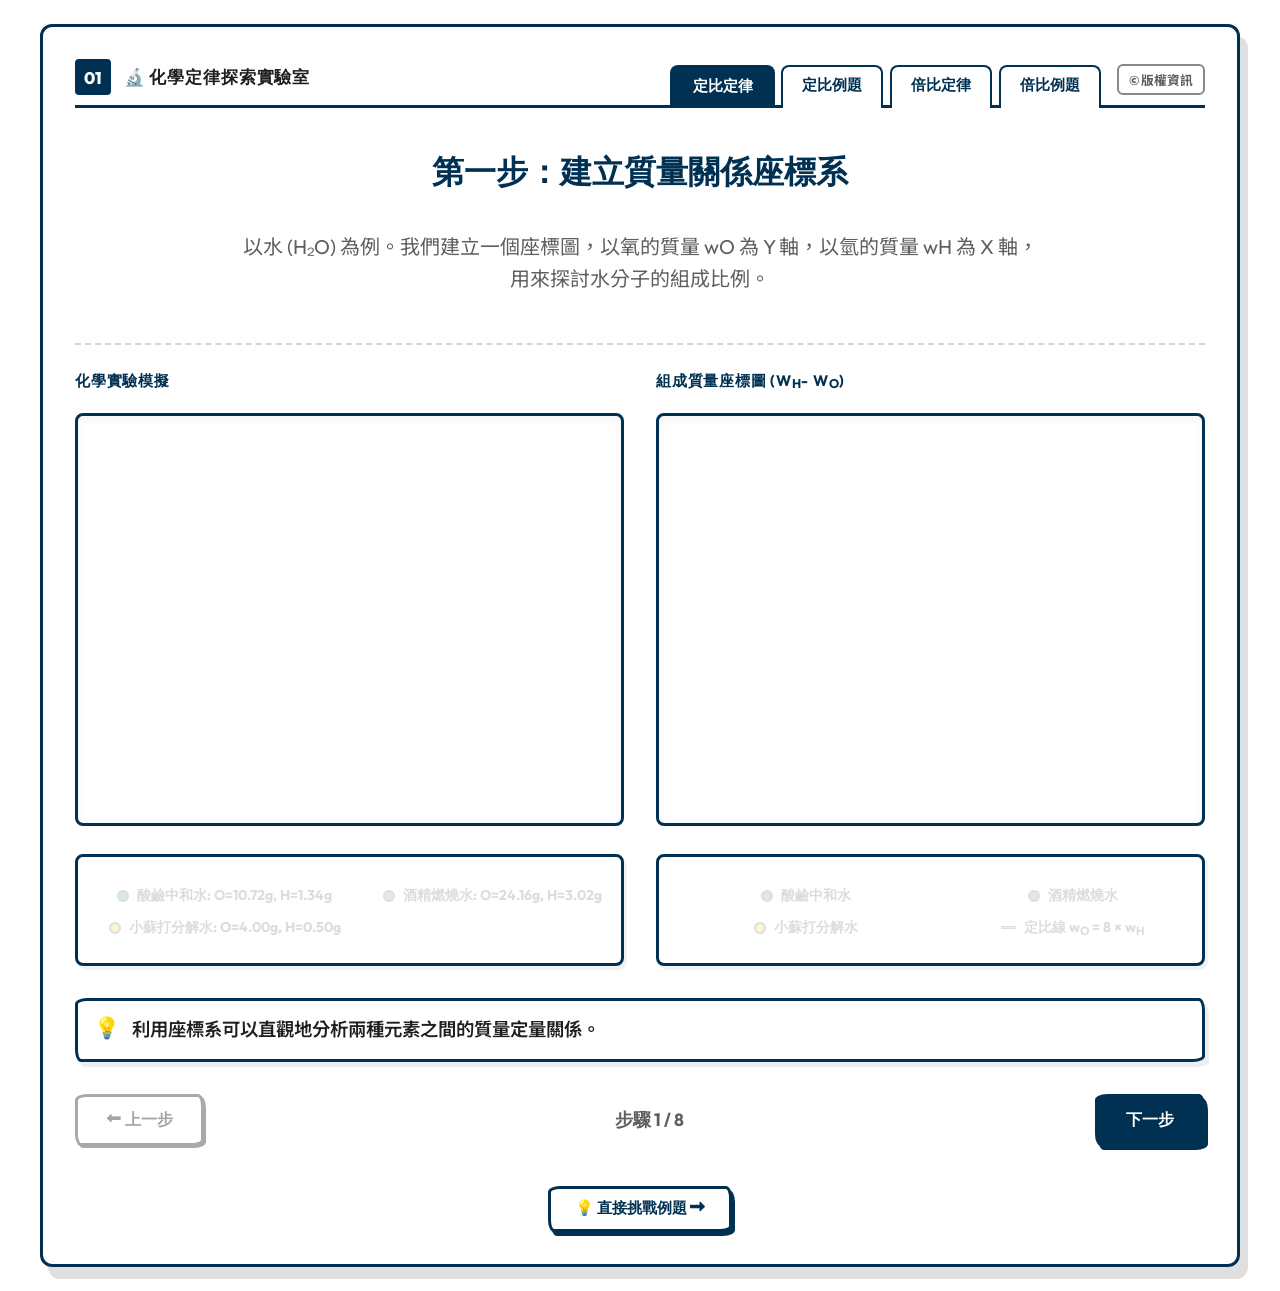
==== commit de22c8a2: "fix: theme remaining interface borders" ====
--- a/index.html
+++ b/index.html
@@ -221,9 +221,9 @@
 
     <!-- 版權 Modal -->
     <div id="copyrightModal" style="display: none; position: fixed; top: 0; left: 0; width: 100%; height: 100%; background: rgba(0, 0, 0, 0.4); backdrop-filter: blur(4px); z-index: 9999; justify-content: center; align-items: center; padding: 1.5rem;">
-        <div style="background: #ffffff; border: 3px solid #2b2b2b; border-radius: 16px; max-width: 550px; width: 100%; box-shadow: 6px 8px 0px rgba(43, 43, 43, 0.15); display: flex; flex-direction: column; overflow: hidden; font-family: 'Outfit', 'Noto Sans TC', sans-serif; animation: modalFadeIn 0.3s ease;">
+        <div style="background: #ffffff; border: 3px solid var(--border-color); border-radius: 16px; max-width: 550px; width: 100%; box-shadow: 6px 8px 0px rgba(43, 43, 43, 0.15); display: flex; flex-direction: column; overflow: hidden; font-family: 'Outfit', 'Noto Sans TC', sans-serif; animation: modalFadeIn 0.3s ease;">
             <!-- Modal Header -->
-            <div style="background: #f9fafb; border-bottom: 2.5px solid #2b2b2b; padding: 1.2rem 1.5rem; display: flex; justify-content: space-between; align-items: center;">
+            <div style="background: #f9fafb; border-bottom: 2.5px solid var(--border-color); padding: 1.2rem 1.5rem; display: flex; justify-content: space-between; align-items: center;">
                 <strong style="font-size: 1.2rem; color: #1f1f1f; font-weight: bold;">版權與使用限制</strong>
                 <button onclick="closeCopyrightModal()" style="background: none; border: none; font-size: 1.5rem; font-weight: bold; cursor: pointer; color: #5f5f5f; transition: color 0.2s;" onmouseover="this.style.color='#ef4444'" onmouseout="this.style.color='#5f5f5f'">&times;</button>
             </div>
@@ -247,7 +247,7 @@
             </div>
             <!-- Modal Footer -->
             <div style="background: #f9fafb; border-top: 1.5px dashed rgba(43,43,43,0.15); padding: 1rem 1.5rem; display: flex; justify-content: flex-end;">
-                <button onclick="closeCopyrightModal()" style="background: #ffffff; border: 2px solid #2b2b2b; border-radius: 8px; padding: 0.5rem 1.2rem; font-family: inherit; font-weight: bold; cursor: pointer; transition: all 0.2s; box-shadow: 2px 2px 0px #2b2b2b;" onmouseover="this.style.transform='translate(-1px, -1px)'; this.style.boxShadow='3px 3px 0px #2b2b2b'" onmouseout="this.style.transform='none'; this.style.boxShadow='2px 2px 0px #2b2b2b'">關閉</button>
+                <button onclick="closeCopyrightModal()" style="background: #ffffff; border: 2px solid var(--border-color); border-radius: 8px; padding: 0.5rem 1.2rem; font-family: inherit; font-weight: bold; cursor: pointer; transition: all 0.2s; box-shadow: 2px 2px 0px #2b2b2b;" onmouseover="this.style.transform='translate(-1px, -1px)'; this.style.boxShadow='3px 3px 0px #2b2b2b'" onmouseout="this.style.transform='none'; this.style.boxShadow='2px 2px 0px #2b2b2b'">關閉</button>
             </div>
         </div>
     </div>
--- a/style.css
+++ b/style.css
@@ -253,7 +253,7 @@
 .nav-btn.highlight-btn {
     background: var(--theme-primary, #003153) !important;
     color: var(--theme-on-primary, #ffffff) !important;
-    border-color: #2b2b2b !important;
+    border-color: var(--border-color) !important;
     box-shadow: 3px 4px 0px #2b2b2b !important;
     animation: buttonWiggle 2.5s infinite ease-in-out;
 }
@@ -284,14 +284,14 @@
 }
 
 .btn-primary {
-    background: var(--theme-primary, #003153) !important;
+    background: var(--theme-primary, #003153);
     color: var(--theme-on-primary, #ffffff) !important;
     border-color: var(--border-color);
     box-shadow: 3px 4px 0px var(--border-color);
 }
 
 .btn-primary:hover {
-    background: var(--theme-primary-hover, #174a6b) !important;
+    background: var(--theme-primary-hover, #174a6b);
     box-shadow: 4px 6px 0px var(--border-color);
 }
 
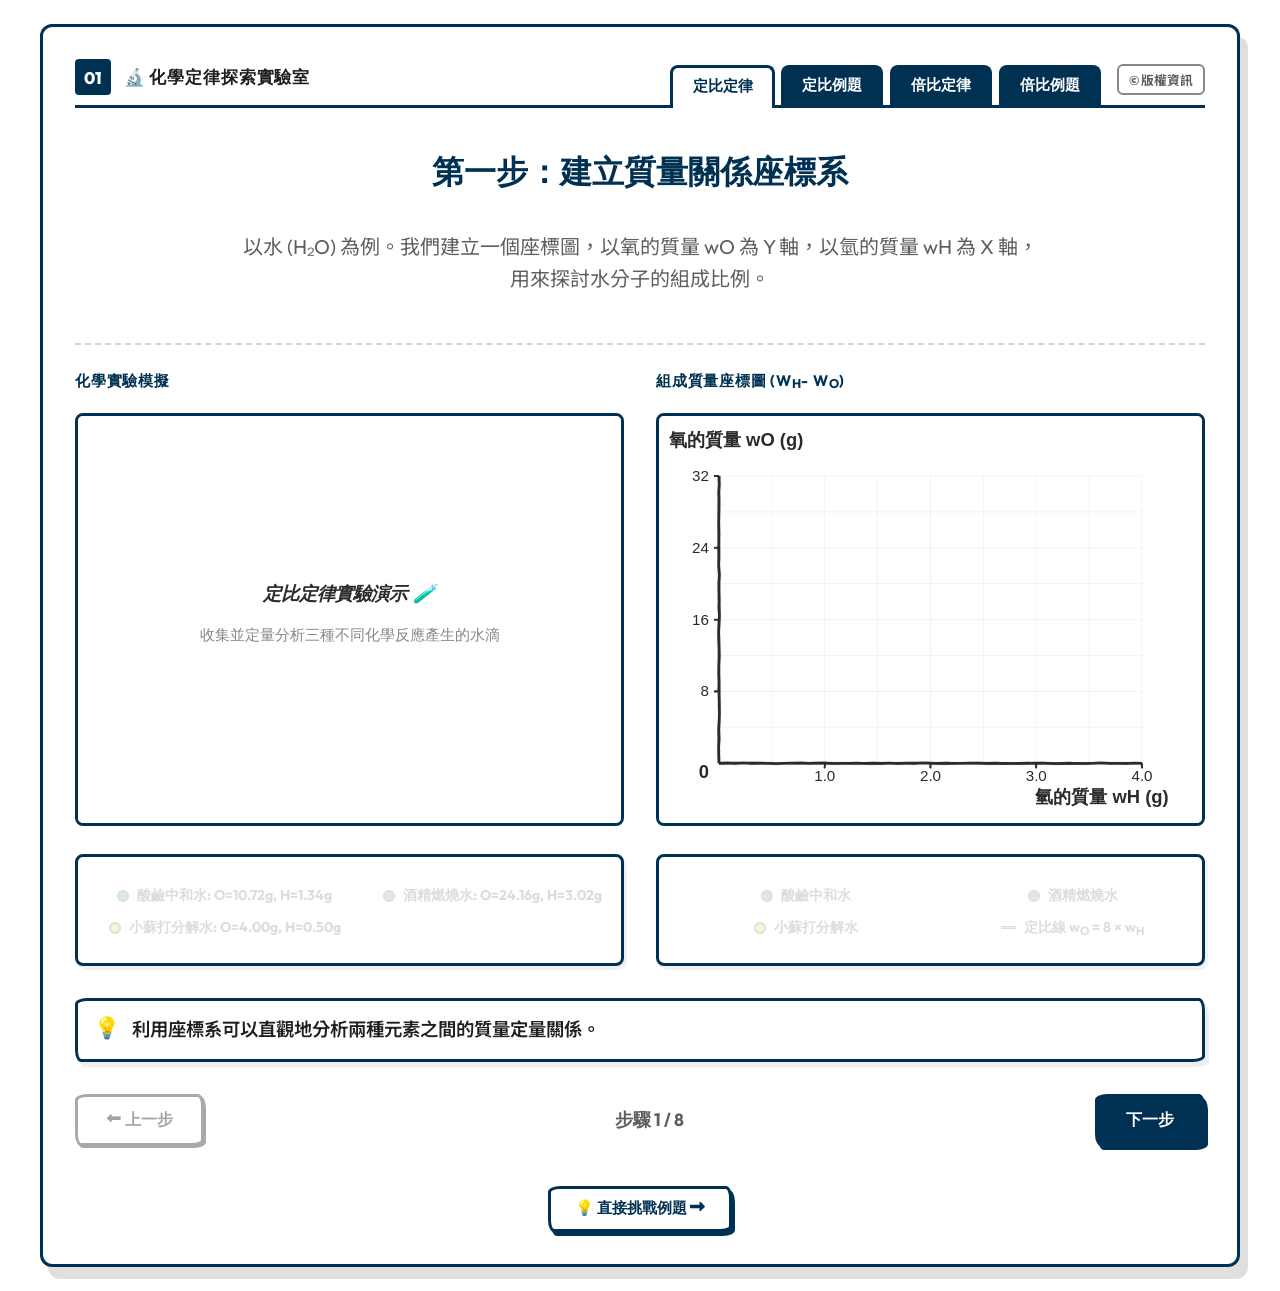
==== commit 4f33be43: "fix: clarify current tab and challenge badges" ====
--- a/index.html
+++ b/index.html
@@ -8,7 +8,7 @@
     <link rel="preconnect" href="https://fonts.googleapis.com">
     <link rel="preconnect" href="https://fonts.gstatic.com" crossorigin>
     <link href="https://fonts.googleapis.com/css2?family=Noto+Sans+TC:wght@300;400;500;700&family=Outfit:wght@300;400;600;700&display=swap" rel="stylesheet">
-    <link rel="stylesheet" href="style.css?v=20260718_03">
+    <link rel="stylesheet" href="style.css?v=20260718_04">
     <style>
         /* Force body to prevent horizontal scrollbars and ensure centering */
         body {
--- a/style.css
+++ b/style.css
@@ -337,8 +337,8 @@
     padding: 0.5rem 1.2rem;
     border: 2px solid var(--theme-primary, #003153);
     border-bottom: none;
-    background: #ffffff;
-    color: var(--theme-primary, #003153);
+    background: var(--theme-primary, #003153);
+    color: var(--theme-on-primary, #ffffff);
     border-radius: 8px 8px 0 0;
     transition: all 0.15s ease;
     cursor: pointer;
@@ -346,14 +346,15 @@
 }
 
 .soil-tab-btn:hover {
-    background: var(--theme-primary-soft, #eaf1f5) !important;
+    background: var(--theme-primary-hover, #174a6b) !important;
+    color: var(--theme-on-primary, #ffffff) !important;
+    text-decoration: none !important;
+}
+
+.soil-tab-btn.active,
+.soil-tab-btn.active:hover {
+    background: #ffffff !important;
     color: var(--theme-primary, #003153) !important;
-    text-decoration: none !important;
-}
-
-.soil-tab-btn.active {
-    background: var(--theme-primary, #003153) !important;
-    color: var(--theme-on-primary, #ffffff) !important;
     text-decoration: none !important;
     border-width: 3px;
     border-color: var(--theme-primary, #003153);
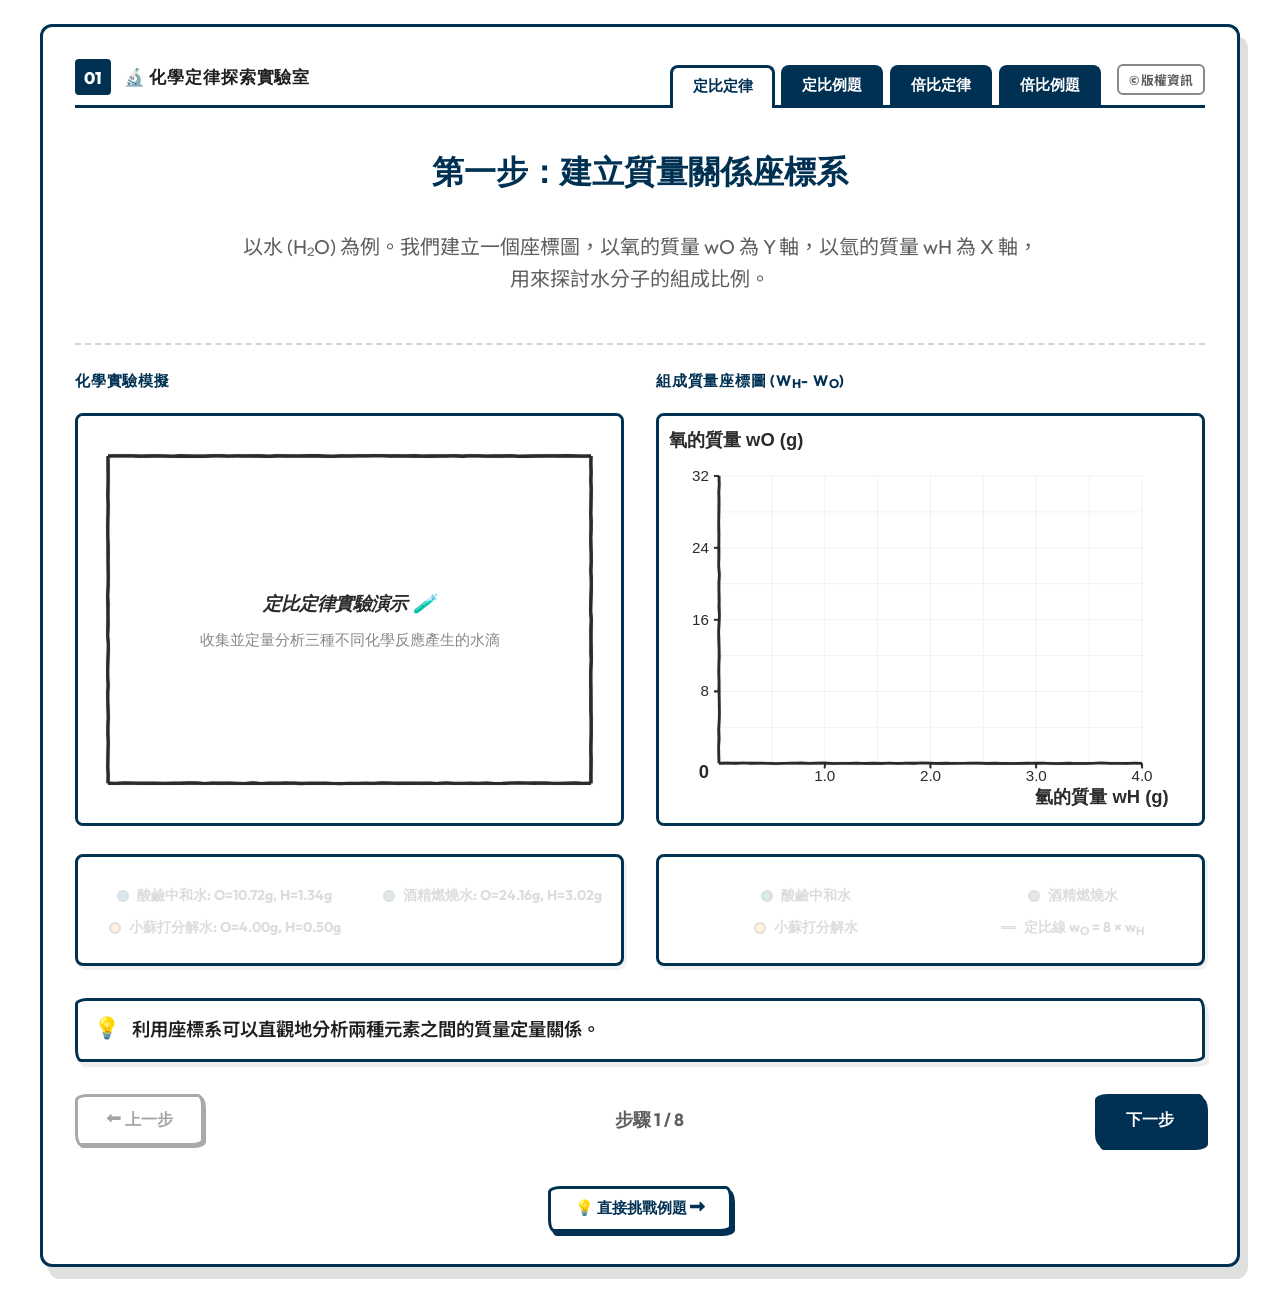
==== commit 96682ff1: "fix: align law intro panel styles" ====
--- a/index.html
+++ b/index.html
@@ -217,7 +217,7 @@
     </div>
 
     <script src="canvas-responsive.js?v=20260718_01"></script>
-    <script src="app.js?v=20260718_02"></script>
+    <script src="app.js?v=20260718_03"></script>
 
     <!-- 版權 Modal -->
     <div id="copyrightModal" style="display: none; position: fixed; top: 0; left: 0; width: 100%; height: 100%; background: rgba(0, 0, 0, 0.4); backdrop-filter: blur(4px); z-index: 9999; justify-content: center; align-items: center; padding: 1.5rem;">
